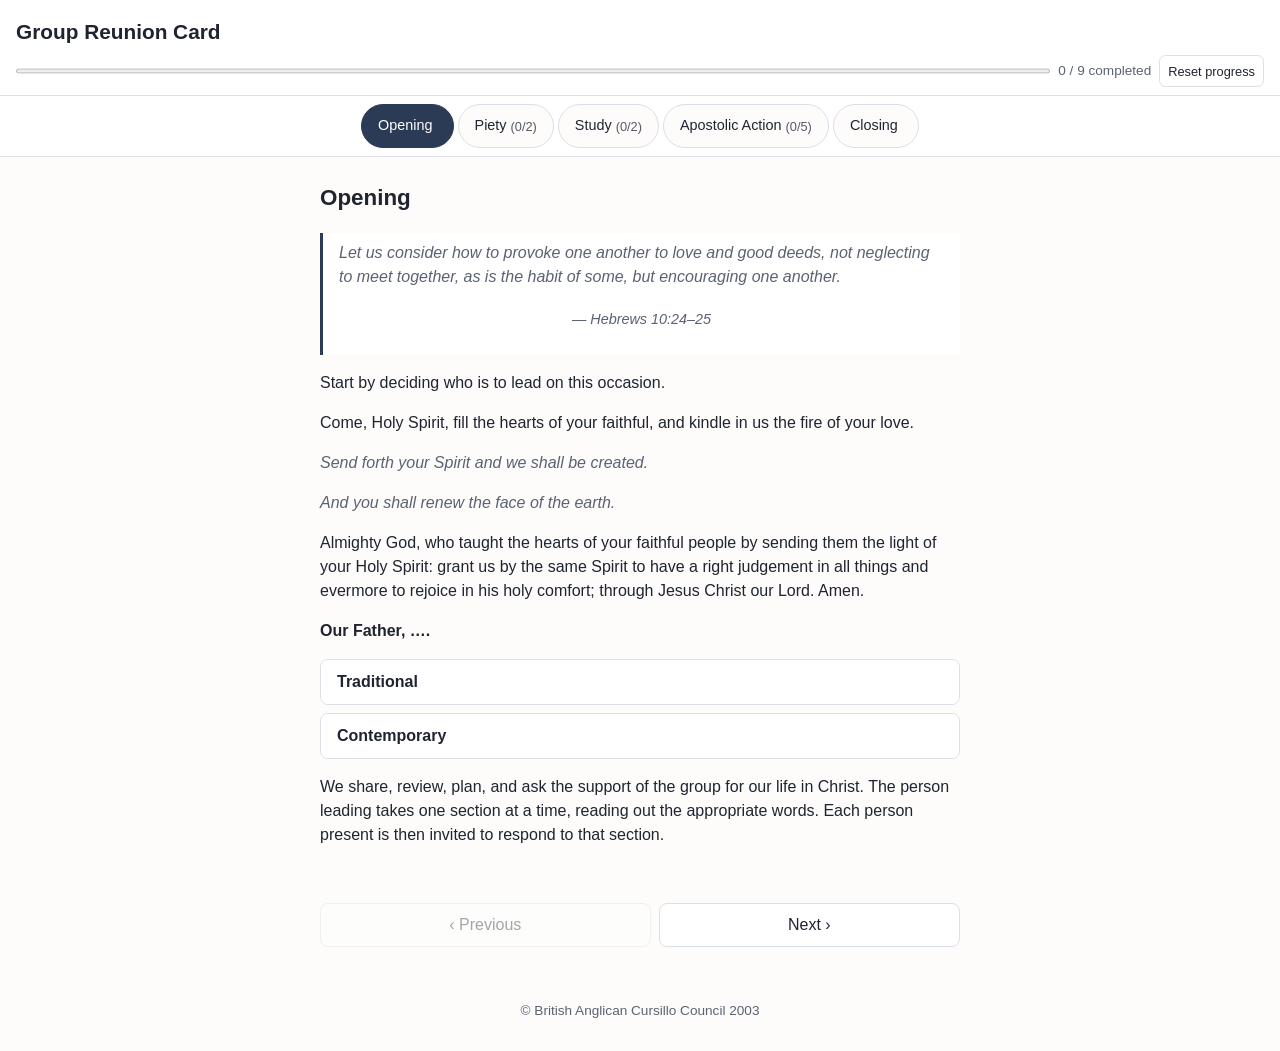
==== index.html @ 62cdbb9d "Build Group Reunion Card as an installable offline-capable PWA Implements the full TASKS.md plan in " ====
<!doctype html>
<html lang="en">
<head>
  <meta charset="UTF-8">
  <meta name="viewport" content="width=device-width, initial-scale=1">
  <title>Group Reunion Card</title>
  <meta name="theme-color" content="#2b3a55">
  <link rel="manifest" href="manifest.webmanifest">
  <link rel="icon" type="image/png" sizes="32x32" href="icons/favicon-32.png">
  <link rel="icon" type="image/png" sizes="48x48" href="icons/favicon-48.png">
  <link rel="apple-touch-icon" href="icons/icon-192.png">
  <link rel="stylesheet" href="css/styles.css">
  <script type="module" src="js/app.js"></script>
</head>
<body>
  <header>
    <h1>Group Reunion Card</h1>
    <div id="progress-bar" aria-label="Overall progress"></div>
  </header>

  <nav id="section-nav" aria-label="Section navigation"></nav>

  <main id="app"></main>

  <div id="pager" class="pager">
    <button id="prev-section" type="button">‹ Previous</button>
    <button id="next-section" type="button">Next ›</button>
  </div>

  <footer>
    <p>&copy; British Anglican Cursillo Council 2003</p>
  </footer>
</body>
</html>
---- css/styles.css ----
/* Group Reunion Card - styles */

:root {
  --color-bg: #fdfcfb;
  --color-surface: #ffffff;
  --color-text: #1f2430;
  --color-muted: #5b6272;
  --color-border: #dcdfe6;
  --color-accent: #2b3a55;
  --color-accent-contrast: #ffffff;
  --color-focus: #3b6ea5;
  --font-body: -apple-system, BlinkMacSystemFont, "Segoe UI", Roboto, Helvetica, Arial, sans-serif;
  --space-1: 0.25rem;
  --space-2: 0.5rem;
  --space-3: 1rem;
  --space-4: 1.5rem;
  --space-5: 2.5rem;
  --touch-target: 2.75rem;
}

@media (prefers-color-scheme: dark) {
  :root {
    --color-bg: #14161c;
    --color-surface: #1c1f28;
    --color-text: #e8e9ee;
    --color-muted: #a3a8b8;
    --color-border: #363b4a;
    --color-accent: #7d9bd4;
    --color-accent-contrast: #10131a;
    --color-focus: #9cc2f0;
  }
}

* {
  box-sizing: border-box;
}

html {
  -webkit-text-size-adjust: 100%;
}

body {
  margin: 0;
  font-family: var(--font-body);
  background: var(--color-bg);
  color: var(--color-text);
  line-height: 1.5;
}

:focus-visible {
  outline: 3px solid var(--color-focus);
  outline-offset: 2px;
}

/* Header */

header {
  position: sticky;
  top: 0;
  z-index: 10;
  background: var(--color-surface);
  border-bottom: 1px solid var(--color-border);
  padding: var(--space-3) var(--space-3) var(--space-2);
}

header h1 {
  margin: 0 0 var(--space-2);
  font-size: 1.3rem;
}

#progress-bar {
  display: flex;
  align-items: center;
  gap: var(--space-2);
  flex-wrap: wrap;
}

#progress-bar progress {
  flex: 1 1 8rem;
  height: 0.6rem;
  accent-color: var(--color-accent);
}

#progress-label {
  color: var(--color-muted);
  font-size: 0.85rem;
  white-space: nowrap;
}

#reset-progress {
  margin-left: auto;
}

/* Section nav */

#section-nav {
  display: flex;
  gap: var(--space-1);
  overflow-x: auto;
  -webkit-overflow-scrolling: touch;
  scroll-snap-type: x proximity;
  padding: var(--space-2) var(--space-3);
  background: var(--color-surface);
  border-bottom: 1px solid var(--color-border);
}

#section-nav button {
  scroll-snap-align: start;
  flex: 0 0 auto;
  display: flex;
  align-items: center;
  gap: var(--space-1);
  padding: var(--space-2) var(--space-3);
  min-height: var(--touch-target);
  border: 1px solid var(--color-border);
  border-radius: 999px;
  background: var(--color-bg);
  color: var(--color-text);
  font: inherit;
  font-size: 0.9rem;
  white-space: nowrap;
  cursor: pointer;
}

#section-nav button[aria-current="page"] {
  background: var(--color-accent);
  border-color: var(--color-accent);
  color: var(--color-accent-contrast);
}

.nav-badge {
  color: inherit;
  opacity: 0.75;
  font-size: 0.8rem;
}

@media (min-width: 640px) {
  #section-nav {
    flex-wrap: wrap;
    overflow-x: visible;
    justify-content: center;
  }
}

/* Main content */

main {
  display: block;
  max-width: 42rem;
  margin: 0 auto;
  padding: var(--space-4) var(--space-3) var(--space-5);
}

.card-section h2 {
  margin-top: 0;
  font-size: 1.4rem;
}

.card-section h3 {
  font-size: 1.1rem;
  color: var(--color-accent);
  margin-top: var(--space-4);
}

.card-section p {
  margin: var(--space-3) 0;
}

/* Scripture */

.scripture {
  margin: var(--space-3) 0;
  padding: var(--space-2) var(--space-3);
  border-left: 3px solid var(--color-accent);
  background: var(--color-surface);
  font-style: italic;
  color: var(--color-muted);
}

.scripture p {
  margin: 0 0 var(--space-1);
}

.scripture footer {
  font-size: 0.9rem;
}

/* Versicles */

.versicles {
  margin: var(--space-3) 0;
  font-style: italic;
  color: var(--color-muted);
}

.versicle {
  margin: 0;
}

/* Lord's Prayer */

.lords-prayer {
  margin: var(--space-3) 0;
}

.lords-prayer-label {
  font-weight: 600;
}

.lords-prayer-variant {
  border: 1px solid var(--color-border);
  border-radius: 0.5rem;
  margin-bottom: var(--space-2);
  overflow: hidden;
}

.lords-prayer-variant summary {
  padding: var(--space-2) var(--space-3);
  min-height: var(--touch-target);
  display: flex;
  align-items: center;
  cursor: pointer;
  font-weight: 600;
  background: var(--color-surface);
}

.lords-prayer-variant p {
  margin: 0;
  padding: 0 var(--space-3) var(--space-3);
}

/* Prompts */

.prompt {
  margin: var(--space-3) 0;
}

.prompt label {
  display: flex;
  align-items: flex-start;
  gap: var(--space-2);
  min-height: var(--touch-target);
  padding: var(--space-2) var(--space-2);
  border-radius: 0.5rem;
  cursor: pointer;
}

.prompt label:hover {
  background: var(--color-surface);
}

.prompt input[type="checkbox"] {
  flex: 0 0 auto;
  width: 1.4rem;
  height: 1.4rem;
  margin-top: 0.1rem;
  accent-color: var(--color-accent);
}

/* Example tables */

.example-table {
  width: 100%;
  table-layout: fixed;
  border-collapse: collapse;
  margin: var(--space-2) 0 var(--space-3);
}

.example-table td {
  padding: var(--space-1) var(--space-2);
  border-bottom: 1px solid var(--color-border);
  overflow-wrap: break-word;
}

@media (max-width: 480px) {
  .example-table,
  .example-table tbody,
  .example-table tr,
  .example-table td {
    display: block;
    width: 100%;
  }

  .example-table tr {
    border-bottom: 1px solid var(--color-border);
    padding: var(--space-1) 0;
  }

  .example-table td {
    border-bottom: none;
    padding: 0.1rem 0;
  }
}

/* Plain lists */

.card-section ul {
  margin: var(--space-3) 0;
  padding-left: 1.3rem;
}

.card-section li {
  margin: var(--space-1) 0;
}

/* Pager */

.pager {
  display: flex;
  justify-content: space-between;
  gap: var(--space-2);
  max-width: 42rem;
  margin: 0 auto;
  padding: 0 var(--space-3) var(--space-4);
}

.pager button {
  flex: 1 1 auto;
  min-height: var(--touch-target);
  padding: var(--space-2) var(--space-3);
  border: 1px solid var(--color-border);
  border-radius: 0.5rem;
  background: var(--color-surface);
  color: var(--color-text);
  font: inherit;
  cursor: pointer;
}

.pager button:disabled {
  opacity: 0.4;
  cursor: not-allowed;
}

/* Footer */

footer {
  text-align: center;
  color: var(--color-muted);
  font-size: 0.85rem;
  padding: var(--space-3);
}

/* Reusable button base */

button {
  -webkit-tap-highlight-color: transparent;
}

#reset-progress {
  min-height: 2rem;
  padding: var(--space-1) var(--space-2);
  border: 1px solid var(--color-border);
  border-radius: 0.4rem;
  background: var(--color-surface);
  color: var(--color-text);
  font: inherit;
  font-size: 0.8rem;
  cursor: pointer;
}
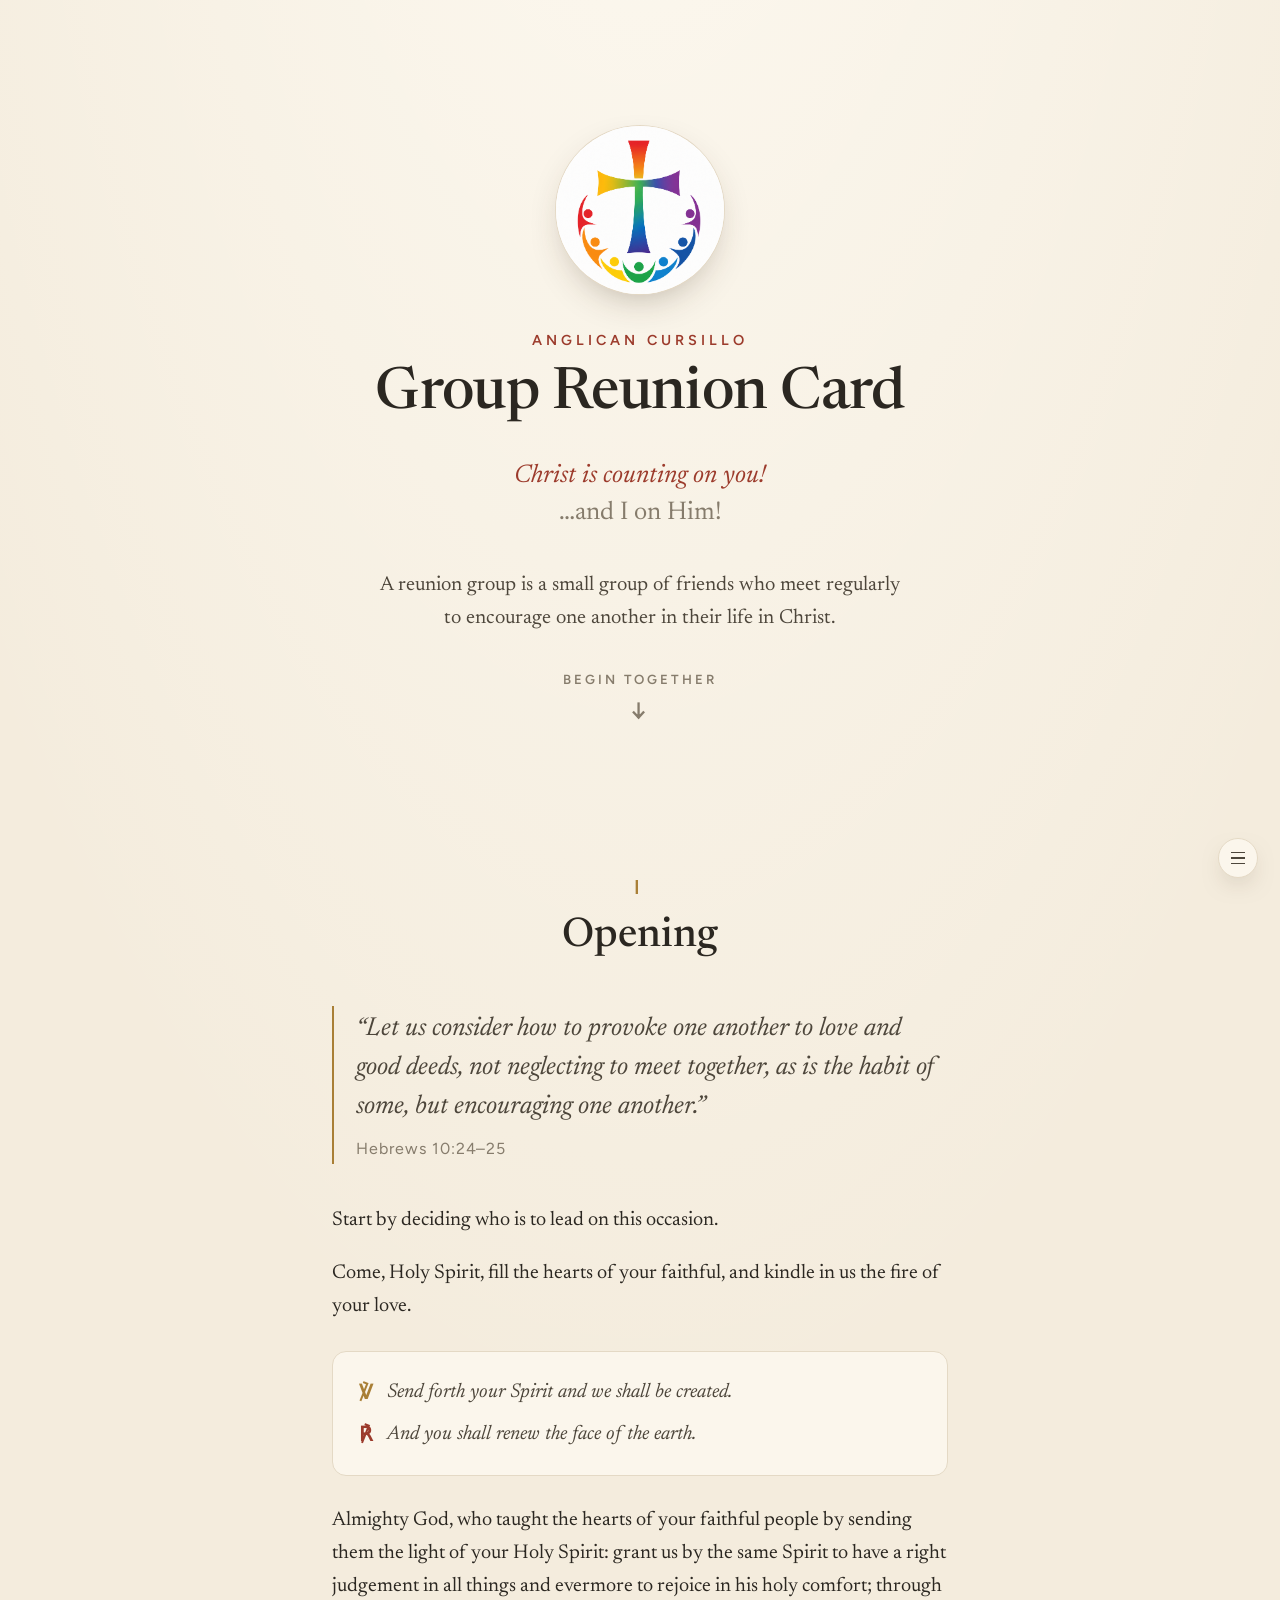
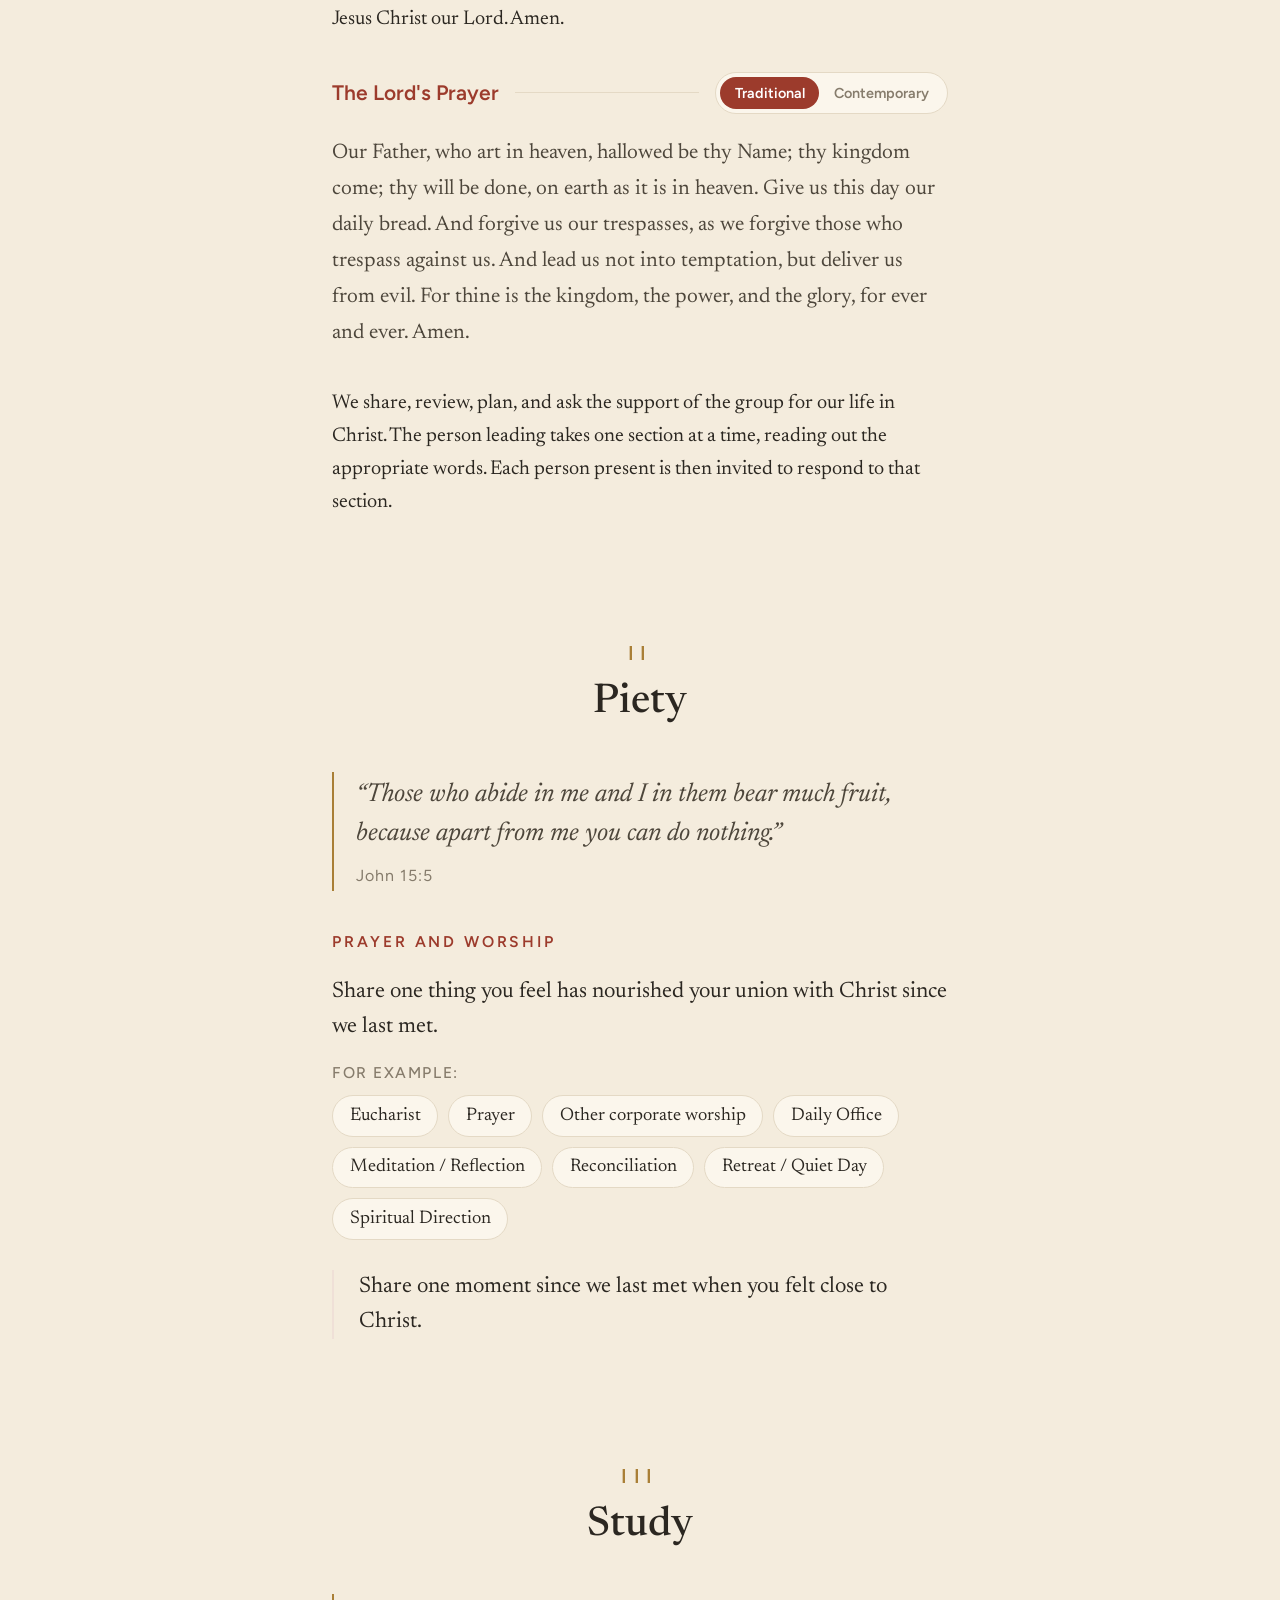
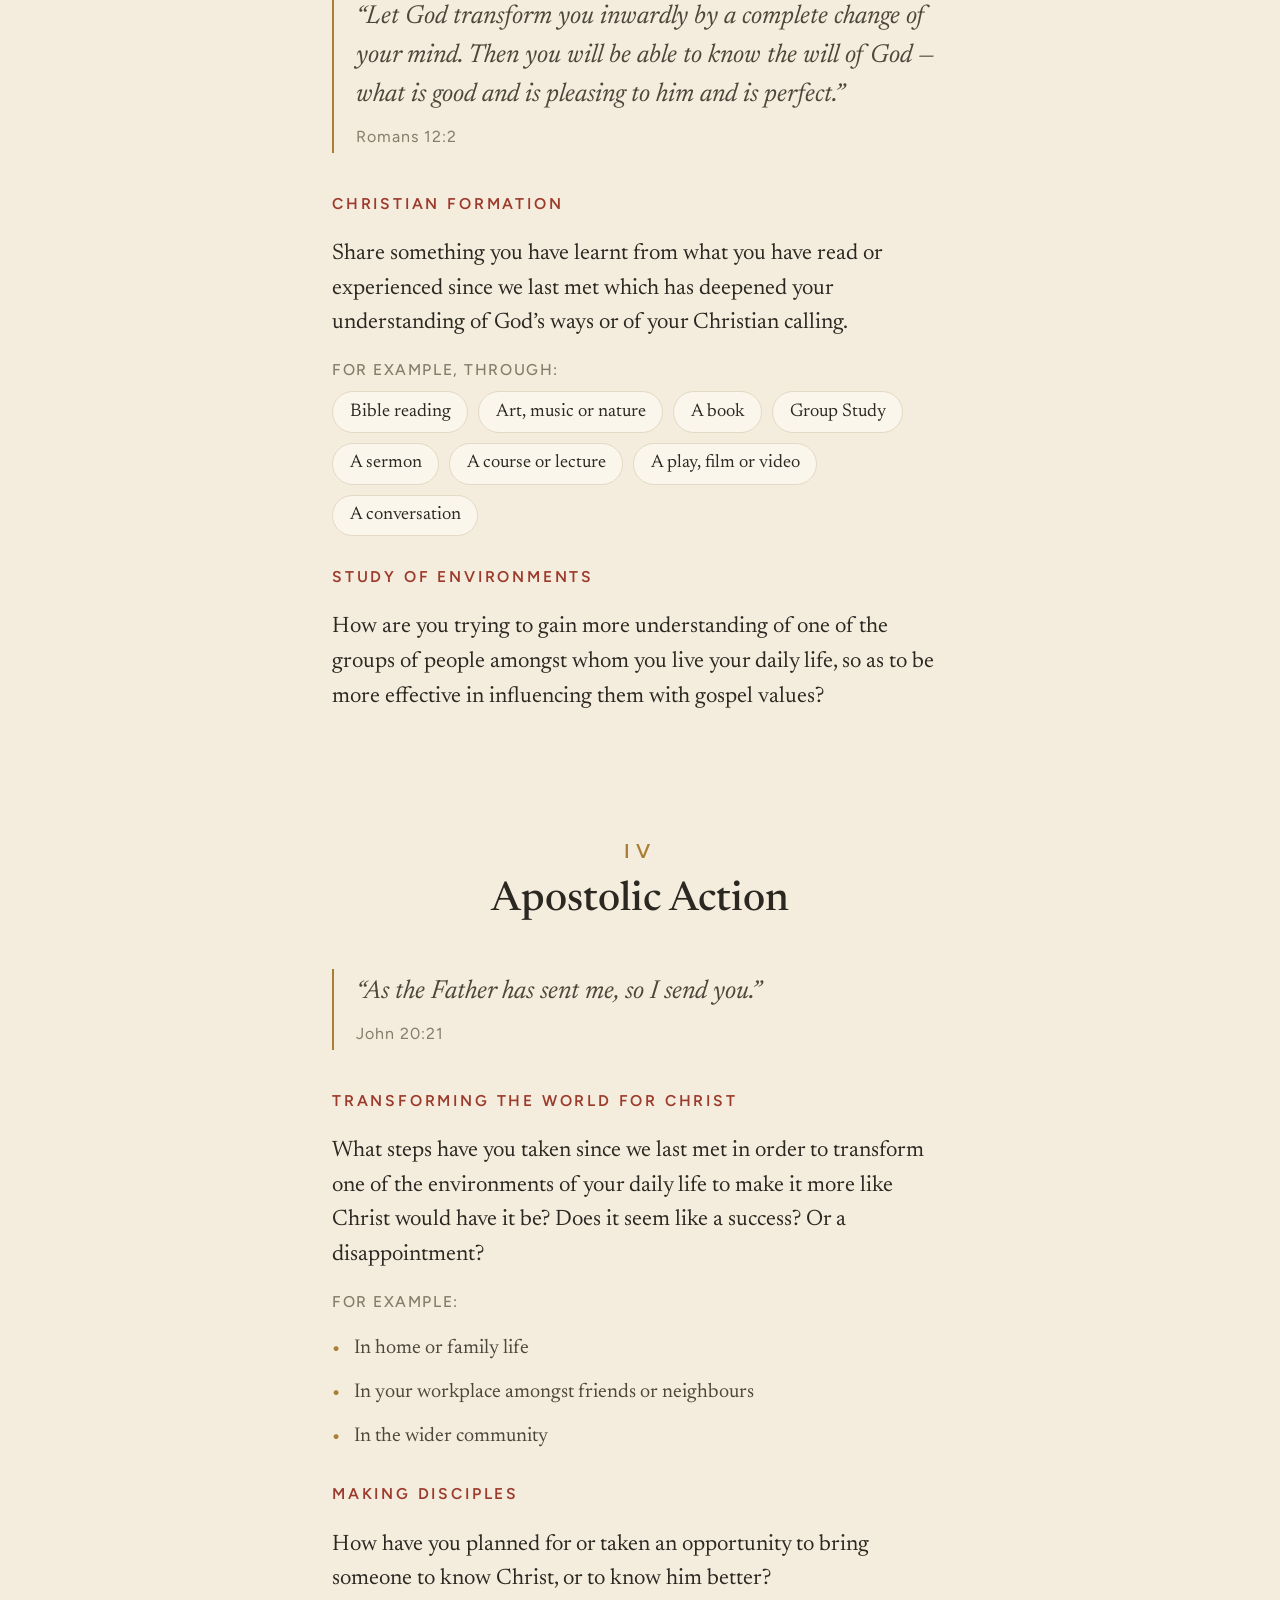
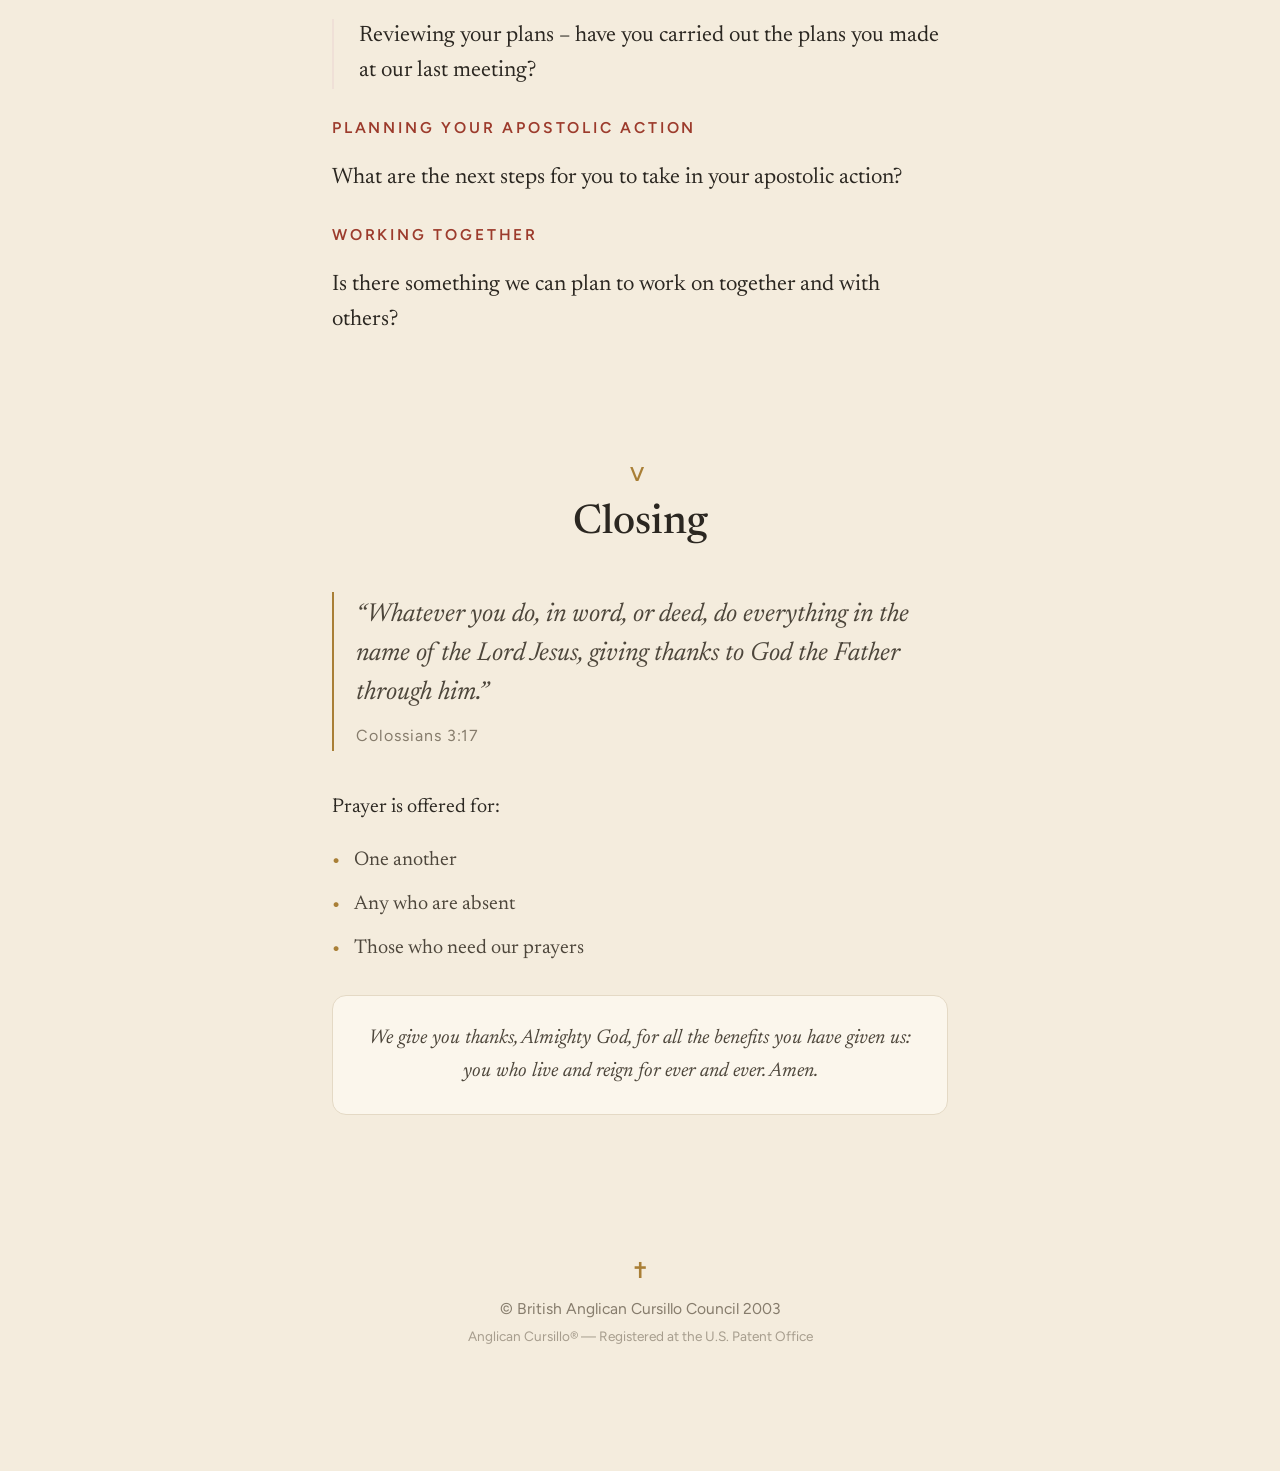
==== commit 139a37bf: "Redesign reunion card UI" ====
--- a/index.html
+++ b/index.html
@@ -3,32 +3,35 @@
 <head>
   <meta charset="UTF-8">
   <meta name="viewport" content="width=device-width, initial-scale=1">
+  <meta name="theme-color" content="#f4ecdd">
   <title>Group Reunion Card</title>
-  <meta name="theme-color" content="#2b3a55">
   <link rel="manifest" href="manifest.webmanifest">
   <link rel="icon" type="image/png" sizes="32x32" href="icons/favicon-32.png">
   <link rel="icon" type="image/png" sizes="48x48" href="icons/favicon-48.png">
   <link rel="apple-touch-icon" href="icons/icon-192.png">
+  <link rel="preconnect" href="https://fonts.googleapis.com">
+  <link rel="preconnect" href="https://fonts.gstatic.com" crossorigin>
+  <link href="https://fonts.googleapis.com/css2?family=Newsreader:ital,opsz,wght@0,6..72,400;0,6..72,500;0,6..72,600;1,6..72,400;1,6..72,500&family=Figtree:wght@400;500;600&display=swap" rel="stylesheet">
   <link rel="stylesheet" href="css/styles.css">
   <script type="module" src="js/app.js"></script>
 </head>
 <body>
-  <header>
-    <h1>Group Reunion Card</h1>
-    <div id="progress-bar" aria-label="Overall progress"></div>
-  </header>
-
-  <nav id="section-nav" aria-label="Section navigation"></nav>
-
-  <main id="app"></main>
-
-  <div id="pager" class="pager">
-    <button id="prev-section" type="button">‹ Previous</button>
-    <button id="next-section" type="button">Next ›</button>
+  <div id="app-wrapper">
+    <header id="top">
+      <div class="cover-medallion"><img src="icons/CursilloCross.png" alt="Anglican Cursillo cross"></div>
+      <p class="cover-eyebrow">Anglican Cursillo</p>
+      <h1>Group Reunion Card</h1>
+      <p class="cover-motto"><em>Christ is counting on you!</em><br><span>&hellip;and I on Him!</span></p>
+      <p class="cover-intro">A reunion group is a small group of friends who meet regularly to encourage one another in their life in Christ.</p>
+      <div class="cover-cue" aria-hidden="true"><span>Begin together</span><span class="cover-arrow">&darr;</span></div>
+    </header>
+    <main id="app"></main>
+    <footer class="page-footer">
+      <span class="footer-cross" aria-hidden="true">&#10013;</span>
+      <p>&copy; British Anglican Cursillo Council 2003</p>
+      <p class="footer-registration">Anglican Cursillo&reg; &mdash; Registered at the U.S. Patent Office</p>
+    </footer>
   </div>
-
-  <footer>
-    <p>&copy; British Anglican Cursillo Council 2003</p>
-  </footer>
+  <div id="jump-menu"></div>
 </body>
 </html>
--- a/css/styles.css
+++ b/css/styles.css
@@ -1,359 +1,106 @@
-/* Group Reunion Card - styles */
-
 :root {
-  --color-bg: #fdfcfb;
-  --color-surface: #ffffff;
-  --color-text: #1f2430;
-  --color-muted: #5b6272;
-  --color-border: #dcdfe6;
-  --color-accent: #2b3a55;
-  --color-accent-contrast: #ffffff;
-  --color-focus: #3b6ea5;
-  --font-body: -apple-system, BlinkMacSystemFont, "Segoe UI", Roboto, Helvetica, Arial, sans-serif;
-  --space-1: 0.25rem;
-  --space-2: 0.5rem;
-  --space-3: 1rem;
-  --space-4: 1.5rem;
-  --space-5: 2.5rem;
-  --touch-target: 2.75rem;
+  --paper: #f4ecdd;
+  --paper-2: #fbf6ec;
+  --ink: #2b2721;
+  --ink-soft: #4d463b;
+  --muted: #867c6c;
+  --line: #e4d9c5;
+  --line-soft: #eee5d5;
+  --accent: #9c3b2c;
+  --accent-soft: #efe0d7;
+  --gold: #a97f36;
+  --serif: 'Newsreader', Georgia, serif;
+  --sans: 'Figtree', sans-serif;
 }
 
-@media (prefers-color-scheme: dark) {
-  :root {
-    --color-bg: #14161c;
-    --color-surface: #1c1f28;
-    --color-text: #e8e9ee;
-    --color-muted: #a3a8b8;
-    --color-border: #363b4a;
-    --color-accent: #7d9bd4;
-    --color-accent-contrast: #10131a;
-    --color-focus: #9cc2f0;
-  }
+* { box-sizing: border-box; }
+html { -webkit-text-size-adjust: 100%; scroll-behavior: auto; }
+body { margin: 0; background: var(--paper); color: var(--ink); }
+button { -webkit-tap-highlight-color: transparent; }
+:focus-visible { outline: 3px solid var(--gold); outline-offset: 3px; }
+
+#app-wrapper {
+  min-height: 100vh;
+  font: 400 20px/1.65 var(--serif);
+  background: radial-gradient(120% 60% at 50% -10%, rgba(255,252,245,.9) 0%, rgba(255,252,245,0) 55%), var(--paper);
 }
 
-* {
-  box-sizing: border-box;
+header {
+  max-width: 34em;
+  margin: 0 auto;
+  padding: min(14vh, 7em) 1.6em 5em;
+  text-align: center;
+  animation: rc-rise .8s ease both;
 }
+@keyframes rc-rise { from { opacity: 0; transform: translateY(14px); } to { opacity: 1; transform: none; } }
+.cover-medallion {
+  width: 8.4em; height: 8.4em; margin: 0 auto 1.8em; overflow: hidden; border-radius: 50%; background: #fff;
+  box-shadow: 0 0 0 1px var(--line), 0 14px 40px -18px rgba(60,40,20,.45);
+}
+.cover-medallion img { width: 118%; height: 118%; object-fit: cover; object-position: center 46%; transform: translate(-8%,-6%); }
+.cover-eyebrow { margin: 0 0 .9em; color: var(--accent); font: 600 .72em/1.4 var(--sans); letter-spacing: .28em; text-transform: uppercase; }
+header h1 { margin: 0; font: 500 2.9em/1.08 var(--serif); letter-spacing: -.01em; }
+.cover-motto { max-width: 20em; margin: 1.25em auto 0; font-size: 1.28em; line-height: 1.45; }
+.cover-motto em { color: var(--accent); }
+.cover-motto span { color: var(--muted); }
+.cover-intro { max-width: 26em; margin: 1.8em auto 0; color: var(--ink-soft); font-size: 1.02em; }
+.cover-cue { display: flex; flex-direction: column; align-items: center; margin-top: 2.6em; color: var(--muted); font: 600 .66em/1.4 var(--sans); letter-spacing: .22em; text-transform: uppercase; }
+.cover-arrow { margin-top: .45em; font-size: 1.8em; line-height: 1; }
 
-html {
-  -webkit-text-size-adjust: 100%;
+main { display: block; }
+.card-section { max-width: 34em; margin: 0 auto; padding: 2.5em 1.6em; }
+.section-header { margin-bottom: 2.2em; text-align: center; }
+.section-numeral { color: var(--gold); font: 600 1em/1.3 var(--sans); letter-spacing: .32em; }
+.section-header h2 { margin: .15em 0 0; font: 500 2.05em/1.2 var(--serif); }
+.card-section > p { margin: 1em 0; }
+.scripture { margin: 0 0 2em; padding: .2em 0 .2em 1.1em; border-left: 2px solid var(--gold); }
+.scripture p { margin: 0; color: var(--ink-soft); font: italic 400 1.3em/1.5 var(--serif); }
+.scripture footer { margin-top: .7em; color: var(--muted); font: 400 .8em/1.4 var(--sans); letter-spacing: .06em; text-align: left; }
+.versicles { margin: 1.4em 0; padding: 1.2em 1.3em; border: 1px solid var(--line); border-radius: .7em; background: var(--paper-2); }
+.versicle { display: flex; gap: .7em; margin: 0; color: var(--ink-soft); font-style: italic; }
+.versicle + .versicle { margin-top: .45em; }
+.versicle-mark { flex: 0 0 auto; color: var(--gold); font: 600 1em/1.65 var(--sans); }
+.versicle + .versicle .versicle-mark { color: var(--accent); }
+.sub-heading { margin: 1.8em 0 .6em; color: var(--accent); font: 600 .78em/1.4 var(--sans); letter-spacing: .18em; text-transform: uppercase; }
+.section-header + .sub-heading, .scripture + .sub-heading { margin-top: 1.5em; }
+.prompt { margin: .55em 0 1em; font-size: 1.12em; line-height: 1.55; }
+.prompt-accent { padding-left: 1.1em; border-left: 2px solid var(--accent-soft); }
+.example-label { display: block; margin: -.3em 0 .7em; color: var(--muted); font: 500 .78em/1.4 var(--sans); letter-spacing: .1em; text-transform: uppercase; }
+.example-pills { display: flex; flex-wrap: wrap; gap: .5em; margin-bottom: 1.5em; }
+.example-pills span { padding: .35em .9em; border: 1px solid var(--line); border-radius: 999px; background: var(--paper-2); font-size: .92em; line-height: 1.45; }
+.card-section ul { display: flex; flex-direction: column; gap: .55em; margin: 1em 0 1.5em; padding: 0; color: var(--ink-soft); list-style: none; }
+.card-section li { display: flex; gap: .7em; }
+.card-section li > :first-child { color: var(--gold); }
+.thanksgiving { padding: 1.3em 1.4em; border: 1px solid var(--line); border-radius: .7em; background: var(--paper-2); color: var(--ink-soft); font-style: italic; text-align: center; }
+
+.lords-prayer { margin: 1.8em 0; }
+.lords-prayer-header { display: flex; align-items: center; gap: .8em; }
+.lords-prayer-header h3 { flex: none; margin: 0; color: var(--accent); font: 600 1.05em/1.3 var(--sans); }
+.lords-prayer-rule { flex: 1; height: 1px; background: var(--line); }
+.prayer-toggle { display: flex; flex: none; padding: .2em; border: 1px solid var(--line); border-radius: 999px; background: var(--paper-2); }
+.prayer-toggle button { padding: .45em 1em; border: 0; border-radius: 999px; background: transparent; color: var(--muted); font: 600 .72em/1.3 var(--sans); cursor: pointer; }
+.prayer-toggle button.active { background: var(--accent); color: #fff; }
+.prayer-text { margin: 1em 0 0; color: var(--ink-soft); font-size: 1.06em; line-height: 1.7; }
+
+.page-footer { max-width: 34em; margin: 0 auto; padding: 3.5em 1.6em 6em; color: var(--muted); text-align: center; }
+.page-footer p { margin: .35em 0; font: 400 .78em/1.5 var(--sans); }
+.footer-cross { color: var(--gold); font-size: 1.1em; }
+.page-footer .footer-registration { font-size: .68em; opacity: .7; }
+
+#jump-menu { position: fixed; right: max(1.1em, env(safe-area-inset-right)); bottom: max(1.1em, env(safe-area-inset-bottom)); z-index: 50; display: flex; flex-direction: column; align-items: flex-end; gap: .7em; font-size: 20px; }
+.jump-trigger { display: flex; flex-direction: column; align-items: center; justify-content: center; gap: 4px; width: 3em; height: 3em; padding: 0; border: 1px solid var(--line); border-radius: 50%; background: var(--paper-2); color: var(--ink-soft); box-shadow: 0 10px 26px -12px rgba(60,40,20,.5); cursor: pointer; transition: background .2s, color .2s; }
+.jump-trigger span { width: 1.05em; height: 1.5px; background: currentColor; }
+.open .jump-trigger { border-color: var(--accent); background: var(--accent); color: #fff; }
+.jump-panel { position: absolute; right: 0; bottom: 3.7em; min-width: 11em; padding: .5em; border: 1px solid var(--line); border-radius: .9em; background: var(--paper-2); box-shadow: 0 18px 44px -20px rgba(60,40,20,.5); opacity: 0; pointer-events: none; transform: translateY(8px) scale(.96); transform-origin: bottom right; transition: opacity .22s, transform .22s; }
+.open .jump-panel { opacity: 1; pointer-events: auto; transform: none; }
+.jump-panel button { display: flex; align-items: center; gap: .6em; width: 100%; padding: .6em .8em; border: 0; border-radius: .55em; background: transparent; color: var(--ink-soft); font: 500 .82em/1.35 var(--sans); text-align: left; cursor: pointer; }
+.jump-panel button.active { background: var(--accent-soft); color: var(--accent); font-weight: 600; }
+.jump-numeral { width: 1.4em; flex: 0 0 1.4em; color: var(--gold); }
+
+@media (max-width: 520px) {
+  #app-wrapper { font-size: 18px; }
+  .lords-prayer-header { flex-wrap: wrap; }
+  .lords-prayer-rule { min-width: 2em; }
+  .prayer-toggle { order: 3; margin-left: auto; }
 }
-
-body {
-  margin: 0;
-  font-family: var(--font-body);
-  background: var(--color-bg);
-  color: var(--color-text);
-  line-height: 1.5;
-}
-
-:focus-visible {
-  outline: 3px solid var(--color-focus);
-  outline-offset: 2px;
-}
-
-/* Header */
-
-header {
-  position: sticky;
-  top: 0;
-  z-index: 10;
-  background: var(--color-surface);
-  border-bottom: 1px solid var(--color-border);
-  padding: var(--space-3) var(--space-3) var(--space-2);
-}
-
-header h1 {
-  margin: 0 0 var(--space-2);
-  font-size: 1.3rem;
-}
-
-#progress-bar {
-  display: flex;
-  align-items: center;
-  gap: var(--space-2);
-  flex-wrap: wrap;
-}
-
-#progress-bar progress {
-  flex: 1 1 8rem;
-  height: 0.6rem;
-  accent-color: var(--color-accent);
-}
-
-#progress-label {
-  color: var(--color-muted);
-  font-size: 0.85rem;
-  white-space: nowrap;
-}
-
-#reset-progress {
-  margin-left: auto;
-}
-
-/* Section nav */
-
-#section-nav {
-  display: flex;
-  gap: var(--space-1);
-  overflow-x: auto;
-  -webkit-overflow-scrolling: touch;
-  scroll-snap-type: x proximity;
-  padding: var(--space-2) var(--space-3);
-  background: var(--color-surface);
-  border-bottom: 1px solid var(--color-border);
-}
-
-#section-nav button {
-  scroll-snap-align: start;
-  flex: 0 0 auto;
-  display: flex;
-  align-items: center;
-  gap: var(--space-1);
-  padding: var(--space-2) var(--space-3);
-  min-height: var(--touch-target);
-  border: 1px solid var(--color-border);
-  border-radius: 999px;
-  background: var(--color-bg);
-  color: var(--color-text);
-  font: inherit;
-  font-size: 0.9rem;
-  white-space: nowrap;
-  cursor: pointer;
-}
-
-#section-nav button[aria-current="page"] {
-  background: var(--color-accent);
-  border-color: var(--color-accent);
-  color: var(--color-accent-contrast);
-}
-
-.nav-badge {
-  color: inherit;
-  opacity: 0.75;
-  font-size: 0.8rem;
-}
-
-@media (min-width: 640px) {
-  #section-nav {
-    flex-wrap: wrap;
-    overflow-x: visible;
-    justify-content: center;
-  }
-}
-
-/* Main content */
-
-main {
-  display: block;
-  max-width: 42rem;
-  margin: 0 auto;
-  padding: var(--space-4) var(--space-3) var(--space-5);
-}
-
-.card-section h2 {
-  margin-top: 0;
-  font-size: 1.4rem;
-}
-
-.card-section h3 {
-  font-size: 1.1rem;
-  color: var(--color-accent);
-  margin-top: var(--space-4);
-}
-
-.card-section p {
-  margin: var(--space-3) 0;
-}
-
-/* Scripture */
-
-.scripture {
-  margin: var(--space-3) 0;
-  padding: var(--space-2) var(--space-3);
-  border-left: 3px solid var(--color-accent);
-  background: var(--color-surface);
-  font-style: italic;
-  color: var(--color-muted);
-}
-
-.scripture p {
-  margin: 0 0 var(--space-1);
-}
-
-.scripture footer {
-  font-size: 0.9rem;
-}
-
-/* Versicles */
-
-.versicles {
-  margin: var(--space-3) 0;
-  font-style: italic;
-  color: var(--color-muted);
-}
-
-.versicle {
-  margin: 0;
-}
-
-/* Lord's Prayer */
-
-.lords-prayer {
-  margin: var(--space-3) 0;
-}
-
-.lords-prayer-label {
-  font-weight: 600;
-}
-
-.lords-prayer-variant {
-  border: 1px solid var(--color-border);
-  border-radius: 0.5rem;
-  margin-bottom: var(--space-2);
-  overflow: hidden;
-}
-
-.lords-prayer-variant summary {
-  padding: var(--space-2) var(--space-3);
-  min-height: var(--touch-target);
-  display: flex;
-  align-items: center;
-  cursor: pointer;
-  font-weight: 600;
-  background: var(--color-surface);
-}
-
-.lords-prayer-variant p {
-  margin: 0;
-  padding: 0 var(--space-3) var(--space-3);
-}
-
-/* Prompts */
-
-.prompt {
-  margin: var(--space-3) 0;
-}
-
-.prompt label {
-  display: flex;
-  align-items: flex-start;
-  gap: var(--space-2);
-  min-height: var(--touch-target);
-  padding: var(--space-2) var(--space-2);
-  border-radius: 0.5rem;
-  cursor: pointer;
-}
-
-.prompt label:hover {
-  background: var(--color-surface);
-}
-
-.prompt input[type="checkbox"] {
-  flex: 0 0 auto;
-  width: 1.4rem;
-  height: 1.4rem;
-  margin-top: 0.1rem;
-  accent-color: var(--color-accent);
-}
-
-/* Example tables */
-
-.example-table {
-  width: 100%;
-  table-layout: fixed;
-  border-collapse: collapse;
-  margin: var(--space-2) 0 var(--space-3);
-}
-
-.example-table td {
-  padding: var(--space-1) var(--space-2);
-  border-bottom: 1px solid var(--color-border);
-  overflow-wrap: break-word;
-}
-
-@media (max-width: 480px) {
-  .example-table,
-  .example-table tbody,
-  .example-table tr,
-  .example-table td {
-    display: block;
-    width: 100%;
-  }
-
-  .example-table tr {
-    border-bottom: 1px solid var(--color-border);
-    padding: var(--space-1) 0;
-  }
-
-  .example-table td {
-    border-bottom: none;
-    padding: 0.1rem 0;
-  }
-}
-
-/* Plain lists */
-
-.card-section ul {
-  margin: var(--space-3) 0;
-  padding-left: 1.3rem;
-}
-
-.card-section li {
-  margin: var(--space-1) 0;
-}
-
-/* Pager */
-
-.pager {
-  display: flex;
-  justify-content: space-between;
-  gap: var(--space-2);
-  max-width: 42rem;
-  margin: 0 auto;
-  padding: 0 var(--space-3) var(--space-4);
-}
-
-.pager button {
-  flex: 1 1 auto;
-  min-height: var(--touch-target);
-  padding: var(--space-2) var(--space-3);
-  border: 1px solid var(--color-border);
-  border-radius: 0.5rem;
-  background: var(--color-surface);
-  color: var(--color-text);
-  font: inherit;
-  cursor: pointer;
-}
-
-.pager button:disabled {
-  opacity: 0.4;
-  cursor: not-allowed;
-}
-
-/* Footer */
-
-footer {
-  text-align: center;
-  color: var(--color-muted);
-  font-size: 0.85rem;
-  padding: var(--space-3);
-}
-
-/* Reusable button base */
-
-button {
-  -webkit-tap-highlight-color: transparent;
-}
-
-#reset-progress {
-  min-height: 2rem;
-  padding: var(--space-1) var(--space-2);
-  border: 1px solid var(--color-border);
-  border-radius: 0.4rem;
-  background: var(--color-surface);
-  color: var(--color-text);
-  font: inherit;
-  font-size: 0.8rem;
-  cursor: pointer;
-}
+@media (prefers-reduced-motion: reduce) { header { animation: none; } .jump-panel { transition: none; } }
